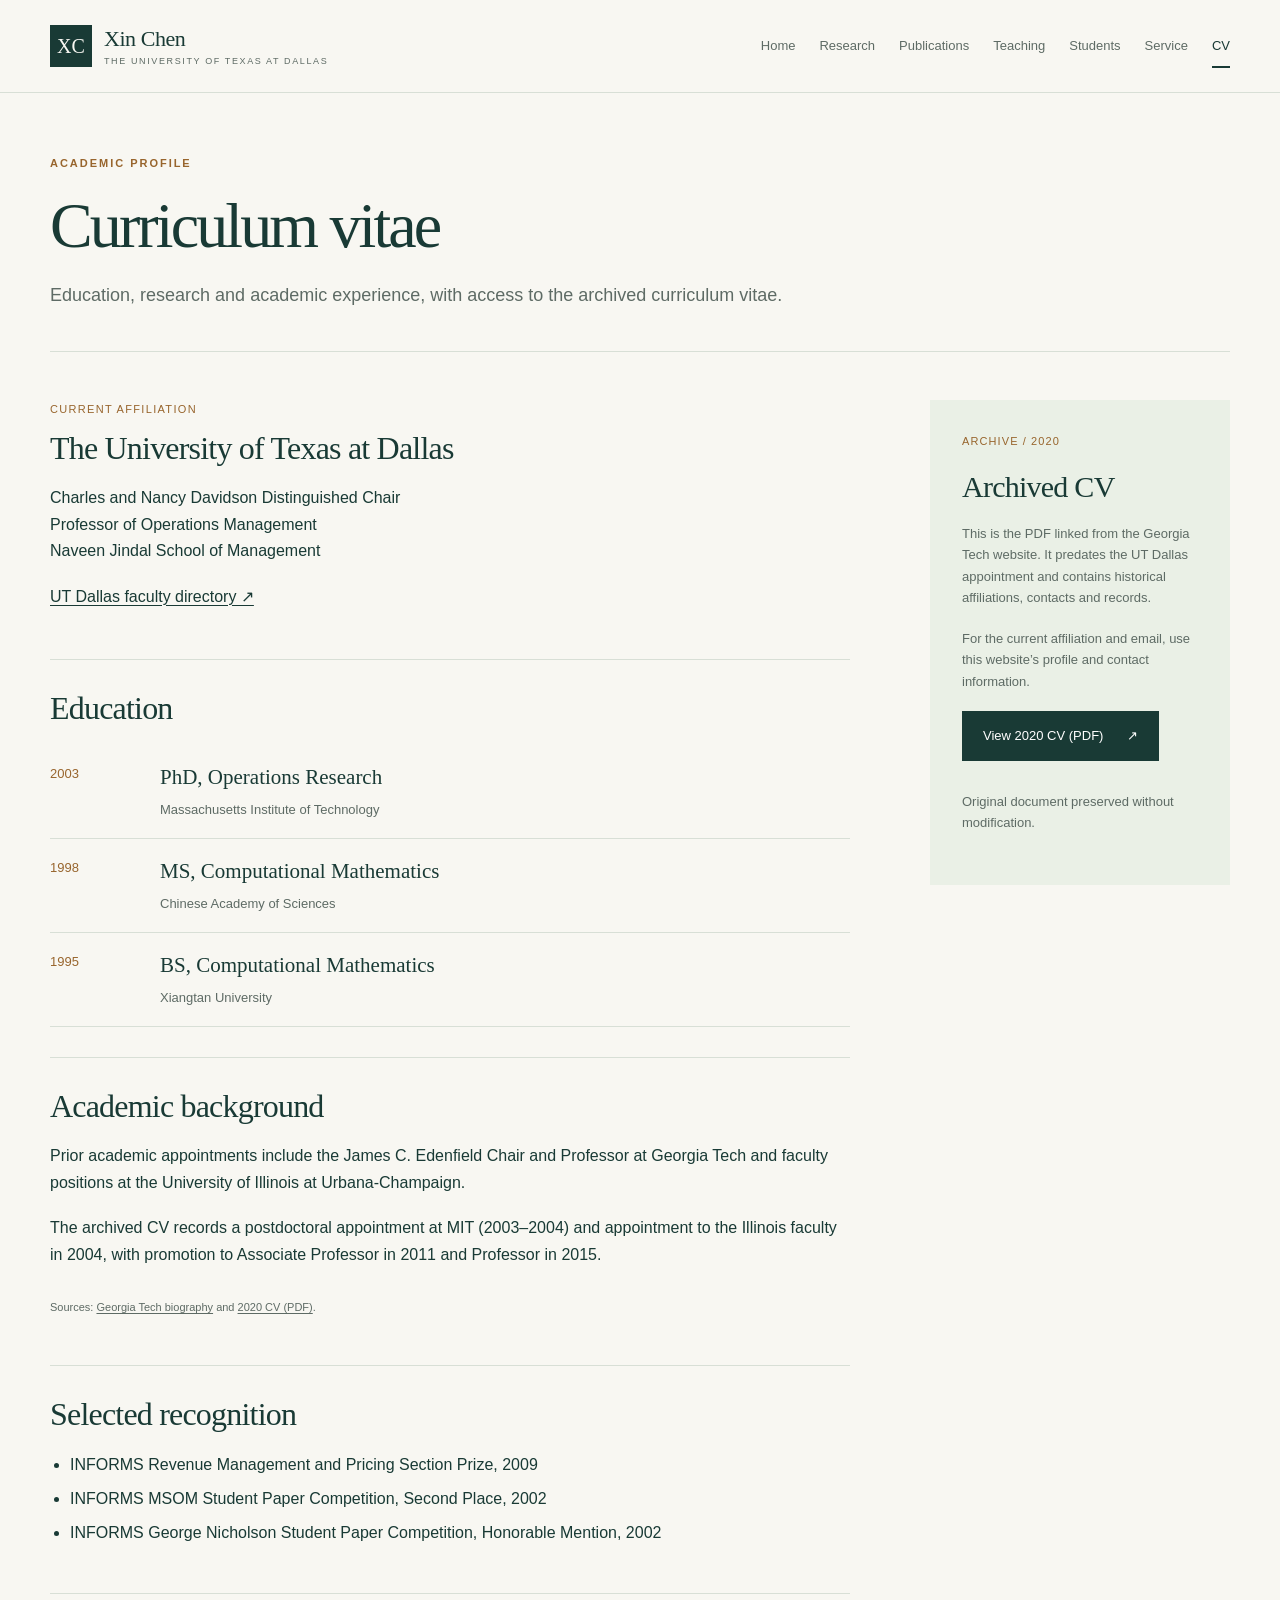
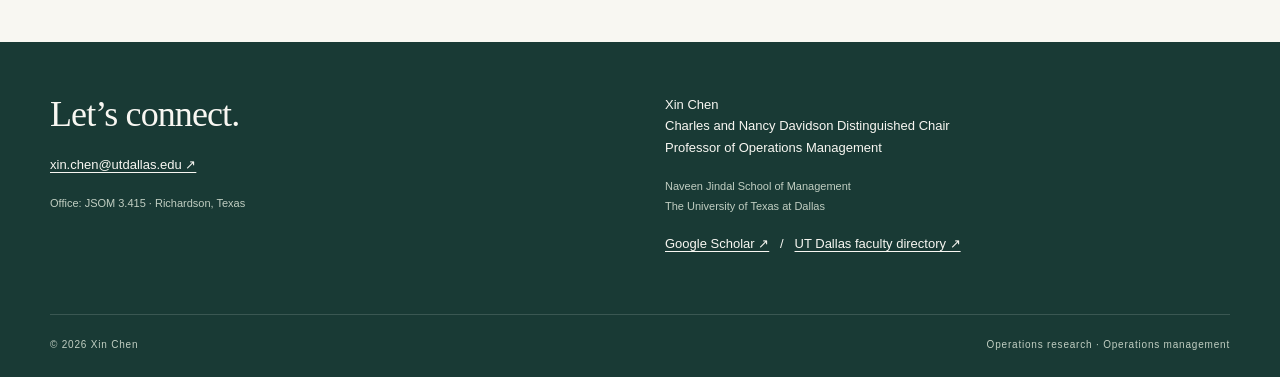
==== cv.html @ cd964ecd "Redesign academic website with seven responsive pages Add Home, Research, Publications, Teaching, St" ====
<!doctype html>
<html lang="en"><head><meta charset="utf-8"><meta name="viewport" content="width=device-width, initial-scale=1">
<title>CV | Xin Chen | UT Dallas</title><meta name="description" content="Xin Chen’s current UT Dallas academic profile, education and archived 2020 curriculum vitae."><meta name="theme-color" content="#193a35">
<link rel="canonical" href="https://xinchen908.github.io/cv.html"><link rel="icon" href="favicon.svg" type="image/svg+xml"><link rel="stylesheet" href="styles.css">
<meta property="og:title" content="CV | Xin Chen | UT Dallas"><meta property="og:description" content="Xin Chen’s current UT Dallas academic profile, education and archived 2020 curriculum vitae."><meta property="og:type" content="website"><meta property="og:image" content="https://xinchen908.github.io/portrait.jpg">
<script src="site.js" defer></script></head><body>
<a class="skip" href="#main">Skip to content</a>
<header class="header"><div class="wrap header-inner"><a class="brand" href="index.html" aria-label="Xin Chen — home"><span class="monogram" aria-hidden="true">XC</span><span class="brand-name">Xin Chen<span class="brand-small">The University of Texas at Dallas</span></span></a>
<button class="menu-button" aria-controls="navigation" aria-expanded="false" type="button">Menu</button><nav class="nav" id="navigation" aria-label="Main navigation"><a href="index.html">Home</a><a href="research.html">Research</a><a href="publications.html">Publications</a><a href="teaching.html">Teaching</a><a href="students.html">Students</a><a href="service.html">Service</a><a href="cv.html" aria-current="page">CV</a></nav></div></header>
<main id="main"><div class="wrap"><header class="page-intro"><div class="eyebrow">Academic profile</div><h1>Curriculum vitae</h1><p>Education, research and academic experience, with access to the archived curriculum vitae.</p></header></div><div class="wrap content-section cv-panel"><div><section class="stack-section"><div class="section-label">Current affiliation</div><h2>The University of Texas at Dallas</h2><p>Charles and Nancy Davidson Distinguished Chair<br>Professor of Operations Management<br>Naveen Jindal School of Management</p><p><a href="https://jindal.utdallas.edu/faculty/">UT Dallas faculty directory ↗</a></p></section><section class="stack-section"><h2>Education</h2><div class="timeline-item"><span>2003</span><div><strong>PhD, Operations Research</strong><p>Massachusetts Institute of Technology</p></div></div><div class="timeline-item"><span>1998</span><div><strong>MS, Computational Mathematics</strong><p>Chinese Academy of Sciences</p></div></div><div class="timeline-item"><span>1995</span><div><strong>BS, Computational Mathematics</strong><p>Xiangtan University</p></div></div></section><section class="stack-section"><h2>Academic background</h2><p>Prior academic appointments include the James C. Edenfield Chair and Professor at Georgia Tech and faculty positions at the University of Illinois at Urbana-Champaign.</p><p>The archived CV records a postdoctoral appointment at MIT (2003–2004) and appointment to the Illinois faculty in 2004, with promotion to Associate Professor in 2011 and Professor in 2015.</p><p class="source-line">Sources: <a href="https://sites.gatech.edu/xin-chen/">Georgia Tech biography</a> and <a href="XinChen-CV_2020.pdf">2020 CV (PDF)</a>.</p></section><section class="stack-section"><h2>Selected recognition</h2><ul><li>INFORMS Revenue Management and Pricing Section Prize, 2009</li><li>INFORMS MSOM Student Paper Competition, Second Place, 2002</li><li>INFORMS George Nicholson Student Paper Competition, Honorable Mention, 2002</li></ul></section></div><aside class="cv-card"><span class="number">ARCHIVE / 2020</span><h2>Archived CV</h2><p>This is the PDF linked from the Georgia Tech website. It predates the UT Dallas appointment and contains historical affiliations, contacts and records.</p><p>For the current affiliation and email, use this website’s profile and contact information.</p><a href="XinChen-CV_2020.pdf" class="button">View 2020 CV (PDF) <span aria-hidden="true">↗</span></a><p class="source-line">Original document preserved without modification.</p></aside></div></main>
<footer class="footer"><div class="wrap"><div class="footer-main"><div><h2>Let’s connect.</h2><p><a href="mailto:xin.chen@utdallas.edu">xin.chen@utdallas.edu ↗</a></p><small>Office: JSOM 3.415 · Richardson, Texas</small></div><div><p>Xin Chen<br>Charles and Nancy Davidson Distinguished Chair<br>Professor of Operations Management</p><small>Naveen Jindal School of Management<br>The University of Texas at Dallas</small><p style="margin-top:16px"><a href="https://scholar.google.com/citations?user=iqSx2rYAAAAJ&amp;hl=en">Google Scholar ↗</a> &nbsp; / &nbsp; <a href="https://jindal.utdallas.edu/faculty/">UT Dallas faculty directory ↗</a></p></div></div><div class="footer-bottom"><span>© 2026 Xin Chen</span><span>Operations research · Operations management</span></div></div></footer>
</body></html>
---- styles.css ----
@charset "UTF-8";
:root{--ink:#193a35;--muted:#5e6b65;--paper:#f8f7f2;--white:#fff;--line:#d8dfd6;--accent:#98652d;--pale:#eaf0e6;--serif:Georgia,'Times New Roman',serif;--sans:Arial,Helvetica,sans-serif}
*{box-sizing:border-box}html{scroll-behavior:smooth;scroll-padding-top:100px}body{margin:0;background:var(--paper);color:var(--ink);font:16px/1.65 var(--sans);-webkit-font-smoothing:antialiased}a{color:inherit;text-underline-offset:.2em;text-decoration-thickness:1px}a:hover{color:#96602a}button,input,select{font:inherit}button,a,input,select{touch-action:manipulation}:focus-visible{outline:3px solid #bc7c31;outline-offset:5px}img{max-width:100%;display:block}p{margin:0 0 1.2rem}h1,h2,h3{font-weight:400;line-height:1.13;margin:0 0 1.2rem}h1,h2{font-family:var(--serif)}h1{font-size:clamp(3rem,6vw,5.25rem);letter-spacing:-.045em}h2{font-size:clamp(2rem,3.5vw,3rem);letter-spacing:-.025em}h3{font-size:1.2rem;line-height:1.4}ul{padding-left:1.25rem}li+li{margin-top:.5rem}.wrap{width:min(1180px,calc(100% - 80px));margin-inline:auto}.skip{position:absolute;top:-90px;left:20px;padding:12px 20px;background:var(--white);z-index:20}.skip:focus{top:10px}.header{background:var(--paper);border-bottom:1px solid var(--line);position:sticky;top:0;z-index:10}.header-inner{height:92px;display:flex;align-items:center;justify-content:space-between;gap:25px}.brand{text-decoration:none;display:flex;align-items:center;gap:12px;flex-shrink:0}.monogram{display:grid;place-items:center;width:42px;height:42px;background:var(--ink);color:var(--paper);font:20px var(--serif)}.brand-name{font:22px var(--serif);letter-spacing:-.02em}.brand-small{display:block;text-transform:uppercase;font:9px var(--sans);letter-spacing:.18em;margin-top:4px;color:var(--muted)}.nav{display:flex;gap:24px;align-items:center}.nav a{font-size:13px;text-decoration:none;padding:11px 0;position:relative;color:var(--muted)}.nav a[aria-current=page]{color:var(--ink)}.nav a[aria-current=page]:after{content:'';position:absolute;bottom:0;height:2px;left:0;right:0;background:var(--ink)}.nav a:hover{color:var(--ink)}.menu-button{display:none;background:transparent;border:1px solid var(--line);padding:8px 12px;color:var(--ink)}.eyebrow{font-size:11px;text-transform:uppercase;letter-spacing:.18em;font-weight:600;line-height:1.5;color:var(--accent);margin-bottom:24px}.hero{display:grid;grid-template-columns:1.5fr .75fr;gap:100px;align-items:center;padding-block:76px 80px}.hero h1{margin-bottom:24px}.hero .title{font-size:19px;line-height:1.5;margin-bottom:18px}.affiliation{color:var(--muted);font-size:14px;line-height:1.75}.hero-summary{max-width:555px;font-size:18px;line-height:1.7;margin-top:28px}.actions{display:flex;gap:12px;flex-wrap:wrap;margin-top:28px}.button{display:inline-flex;align-items:center;justify-content:center;gap:24px;text-decoration:none;padding:13px 20px;background:var(--ink);color:white;font-size:13px;border:1px solid var(--ink);cursor:pointer}.button:hover{background:#29554b;color:white}.button.secondary{background:transparent;color:var(--ink);border-color:#b4c0b5}.button.secondary:hover{background:var(--pale)}.portrait-box{padding:18px 18px 0;background:#e3e8dd;position:relative}.portrait-box:before{content:'';position:absolute;width:50px;height:50px;border-top:1px solid var(--accent);border-left:1px solid var(--accent);top:-10px;left:-10px}.portrait-box img{width:100%;aspect-ratio:300/400;object-fit:cover;object-position:50% 25%}.portrait-caption{display:flex;justify-content:space-between;align-items:center;padding-block:16px;font-size:10px;letter-spacing:.12em;text-transform:uppercase}.portrait-caption span:last-child{color:var(--muted)}.band{border-top:1px solid var(--line);border-bottom:1px solid var(--line);padding-block:23px;display:flex;justify-content:space-between;gap:20px;font-size:12px;color:var(--muted)}.band strong{font-weight:400;color:var(--ink)}.section{padding-block:72px}.section+.section{border-top:1px solid var(--line)}.section-heading{display:flex;align-items:end;justify-content:space-between;gap:24px;margin-bottom:36px}.section-heading h2{margin:0}.text-link{font-size:13px;white-space:nowrap}.two-column{display:grid;grid-template-columns:280px 1fr;gap:90px}.intro-copy{font-size:18px;max-width:780px}.education{display:grid;grid-template-columns:repeat(3,1fr);gap:28px;margin-top:32px}.education strong{font:25px var(--serif);display:block;margin-bottom:10px}.education span{font-size:13px;color:var(--muted);display:block;line-height:1.6}.research-grid{display:grid;grid-template-columns:repeat(3,1fr);gap:30px}.research-tile{border-top:1px solid var(--ink);padding-top:22px}.number{font-size:11px;letter-spacing:.1em;color:var(--accent);display:block;margin-bottom:30px}.research-tile h3{font:26px/1.2 var(--serif)}.research-tile p{font-size:14px;color:var(--muted)}.tinted{background:var(--pale)}.work-row{display:grid;grid-template-columns:70px 1fr 28px;gap:20px;border-top:1px solid var(--line);padding:24px 0;text-decoration:none}.work-row:last-child{border-bottom:1px solid var(--line)}.work-year{font-size:12px;color:var(--accent);padding-top:4px}.work-row h3{font:21px/1.4 var(--serif);margin:0 0 7px}.work-row p{color:var(--muted);font-size:12px;margin:0}.work-arrow{font-size:20px}.book-panel{display:grid;grid-template-columns:120px 1fr;gap:32px;align-items:start;max-width:780px}.book-panel img{width:120px;box-shadow:6px 8px 18px #193a3515}.book-panel h3{font:27px/1.2 var(--serif)}.book-panel p{font-size:14px;color:var(--muted)}.footer{background:var(--ink);color:var(--paper);padding-block:52px 24px}.footer-main{display:grid;grid-template-columns:1fr 1fr;gap:50px;padding-bottom:40px}.footer h2{font-size:36px}.footer p,.footer a{font-size:13px}.footer a:hover{color:#e5be8b}.footer small{display:block;color:#c1cec2;line-height:1.8;font-size:11px}.footer-bottom{display:flex;justify-content:space-between;border-top:1px solid #ffffff25;padding-top:22px;font-size:10px;letter-spacing:.08em;color:#c1cec2}.page-intro{padding-block:62px 40px;border-bottom:1px solid var(--line);max-width:100%}.page-intro h1{font-size:clamp(3rem,5vw,4.5rem)}.page-intro p{max-width:750px;font-size:18px;color:var(--muted);margin-bottom:0}.page-intro .eyebrow{margin-bottom:18px}.content-section{padding-block:48px}.note{border-left:2px solid #a9b49c;padding:8px 0 8px 20px;margin:0 0 32px;font-size:13px;color:var(--muted);max-width:850px}.note p:last-child{margin-bottom:0}.research-topic{display:grid;grid-template-columns:80px 1fr;gap:30px;padding:42px 0;border-bottom:1px solid var(--line)}.research-topic:first-of-type{padding-top:0}.research-topic h2{font-size:32px}.research-topic .number{margin-top:8px}.research-topic p{max-width:740px;color:var(--muted)}.paper-link{display:block;max-width:740px;font-size:14px;margin-top:14px}.filter-bar{display:grid;grid-template-columns:1fr 180px auto;gap:14px;align-items:end;margin-bottom:18px}.field label{display:block;font-size:12px;margin-bottom:8px}.field input,.field select{width:100%;background:white;border:1px solid #b4c0b5;padding:12px;color:var(--ink);border-radius:0;min-height:49px}.reset{min-height:49px}.result-count{color:var(--muted);font-size:12px;margin-bottom:30px}.publication{display:grid;grid-template-columns:65px 1fr;gap:25px;padding:28px 0;border-top:1px solid var(--line)}.publication .pub-year{color:var(--accent);font-size:12px;padding-top:4px}.publication h2{font:23px/1.4 var(--serif);letter-spacing:0;margin-bottom:12px}.publication p{font-size:13px;line-height:1.7;color:var(--muted);margin-bottom:12px}.pub-links{display:flex;flex-wrap:wrap;gap:8px 18px;font-size:12px}.pub-links a{overflow-wrap:anywhere}.empty{padding:30px;background:var(--pale)}[hidden]{display:none!important}.data-table{width:100%;border-collapse:collapse;line-height:1.6}.data-table th{text-align:left;font-size:11px;letter-spacing:.1em;text-transform:uppercase;padding:14px 20px 14px 0;border-bottom:1px solid var(--ink);font-weight:400;color:var(--muted)}.data-table td{padding:18px 24px 18px 0;border-bottom:1px solid var(--line);vertical-align:top;font-size:14px}.data-table td:first-child{font-family:var(--serif);font-size:19px}.data-table small{display:block;color:var(--muted);font:12px/1.6 var(--sans);margin-top:5px}.data-table td:last-child{padding-right:0}.stack-section{padding-block:30px;border-bottom:1px solid var(--line)}.stack-section:first-child{padding-top:0}.stack-section h2{font-size:32px}.stack-section h3{margin-top:26px}.clean-list{list-style:none;padding:0}.clean-list li{padding:13px 0;border-bottom:1px solid var(--line);font-size:14px}.clean-list li strong{font-weight:400;display:block;font:20px/1.5 var(--serif)}.clean-list li span{display:block;color:var(--muted);font-size:12px}.cv-panel{display:grid;grid-template-columns:1fr 300px;gap:80px}.cv-card{background:var(--pale);padding:32px;align-self:start}.cv-card .number{margin-bottom:20px}.cv-card h2{font-size:30px}.cv-card p{font-size:13px;color:var(--muted)}.timeline-item{display:grid;grid-template-columns:90px 1fr;gap:20px;padding:18px 0;border-bottom:1px solid var(--line)}.timeline-item span{font-size:13px;color:var(--accent)}.timeline-item strong{font:21px/1.4 var(--serif);display:block}.timeline-item p{font-size:13px;color:var(--muted);margin:6px 0 0}.source-line{margin-top:30px;font-size:11px;color:var(--muted);max-width:850px}.anchor-links{display:flex;gap:18px;flex-wrap:wrap;margin:10px 0 30px;font-size:12px}.section-label{font-size:11px;color:var(--accent);text-transform:uppercase;letter-spacing:.12em;margin-bottom:12px}
@media(min-width:1500px){.hero{padding-block:95px}.wrap{width:min(1200px,calc(100% - 120px))}}
@media(max-width:1050px){.wrap{width:calc(100% - 48px)}.nav{gap:16px}.hero{gap:50px;grid-template-columns:1.35fr .8fr}.two-column{gap:45px;grid-template-columns:220px 1fr}.cv-panel{gap:40px;grid-template-columns:1fr 280px}}
@media(max-width:780px){.header-inner{height:auto;min-height:76px;flex-wrap:wrap;padding-block:15px;gap:12px}.brand-small{font-size:8px}.brand-name{font-size:20px}.menu-button{display:block}.nav{width:100%;gap:8px 22px;flex-wrap:wrap;padding-block:5px 9px}.js .nav:not(.open){display:none}.nav a{font-size:14px;padding:8px 0}.hero{grid-template-columns:1fr .65fr;gap:30px;padding-block:48px}.hero h1{font-size:57px}.hero .title{font-size:16px}.hero-summary{font-size:16px}.hero .actions{gap:10px}.portrait-box{padding:10px 10px 0}.portrait-caption{font-size:8px;letter-spacing:.05em;flex-wrap:wrap;gap:5px;padding-block:12px}.two-column{grid-template-columns:1fr;gap:20px}.research-grid{gap:24px;grid-template-columns:1fr}.research-tile{display:grid;grid-template-columns:40px 1fr;gap:0 16px}.research-tile .number{grid-row:span 2;margin-top:8px}.research-tile h3{font-size:24px}.research-tile p{grid-column:2}.section{padding-block:48px}.band{font-size:11px;flex-wrap:wrap;gap:8px 20px}.section-heading{align-items:start}.cv-panel{grid-template-columns:1fr;gap:40px}.cv-card{max-width:450px}.page-intro{padding-block:44px 30px}.page-intro p{font-size:16px}.footer-main{grid-template-columns:1fr;gap:10px}.footer-bottom{gap:20px}.education{gap:20px}.filter-bar{grid-template-columns:1fr 150px}.reset{grid-column:1/-1;justify-self:start}.research-topic{grid-template-columns:40px 1fr;gap:15px}}
@media(max-width:520px){.wrap{width:calc(100% - 40px)}.hero{grid-template-columns:1fr;padding-block:38px 46px;gap:40px}.hero .eyebrow{font-size:10px;margin-bottom:20px}.hero h1{font-size:64px}.hero-summary{margin-top:22px}.portrait-box{max-width:250px;width:70%;margin-left:auto;margin-right:auto}.portrait-box img{aspect-ratio:300/350}.portrait-caption{font-size:9px}.actions{gap:10px}.button{padding:12px 16px;gap:15px}.band{padding-block:18px}.section-heading{flex-direction:column;gap:16px;margin-bottom:28px}.intro-copy{font-size:16px}.education{grid-template-columns:1fr;gap:20px}.education strong{font-size:22px}.work-row{grid-template-columns:45px 1fr 20px;gap:12px}.work-row h3{font-size:19px}.book-panel{grid-template-columns:80px 1fr;gap:22px}.book-panel img{width:80px}.book-panel h3{font-size:23px}.footer{padding-top:40px}.footer-bottom{flex-direction:column;gap:8px}.filter-bar{grid-template-columns:1fr}.filter-bar .reset{grid-column:auto}.publication{grid-template-columns:1fr;gap:8px;padding:24px 0}.publication h2{font-size:22px}.research-topic{grid-template-columns:1fr;gap:5px}.research-topic h2{font-size:29px}.data-table th,.data-table td{padding-right:12px}.data-table td:first-child{font-size:17px}.data-table td{font-size:12px}.timeline-item{grid-template-columns:65px 1fr;gap:12px}.content-section{padding-block:32px}.page-intro h1{font-size:48px}.note{padding-left:15px}.cv-card{padding:26px}}
@media(prefers-reduced-motion:reduce){html{scroll-behavior:auto}*{transition:none!important}}
@media print{body{background:white;color:black}.header{position:static}.menu-button,.actions,.filter-bar,.footer,.skip{display:none}.wrap{width:100%}.hero,.section,.content-section{padding-block:24px}.publication,.timeline-item,.data-table tr{break-inside:avoid}a{color:black}.nav{display:flex!important}.hero{grid-template-columns:2fr 1fr;gap:30px}}
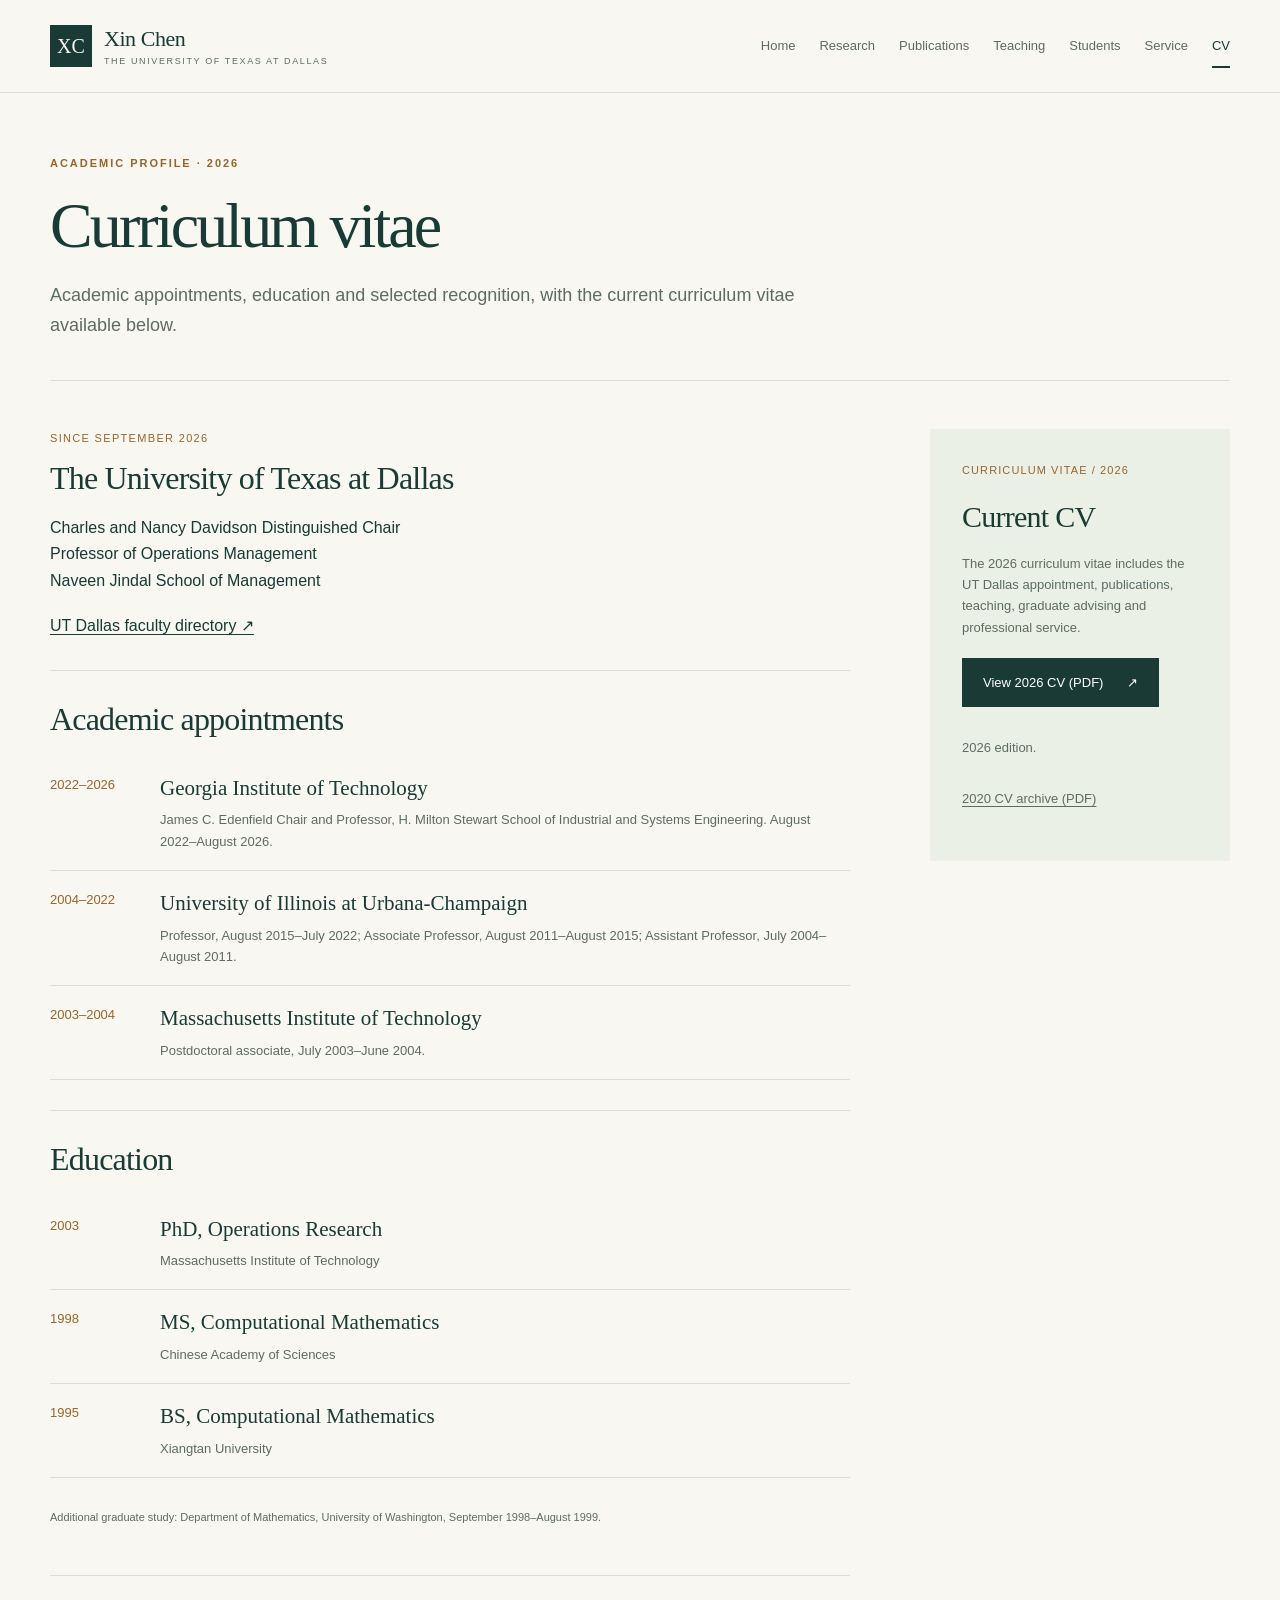
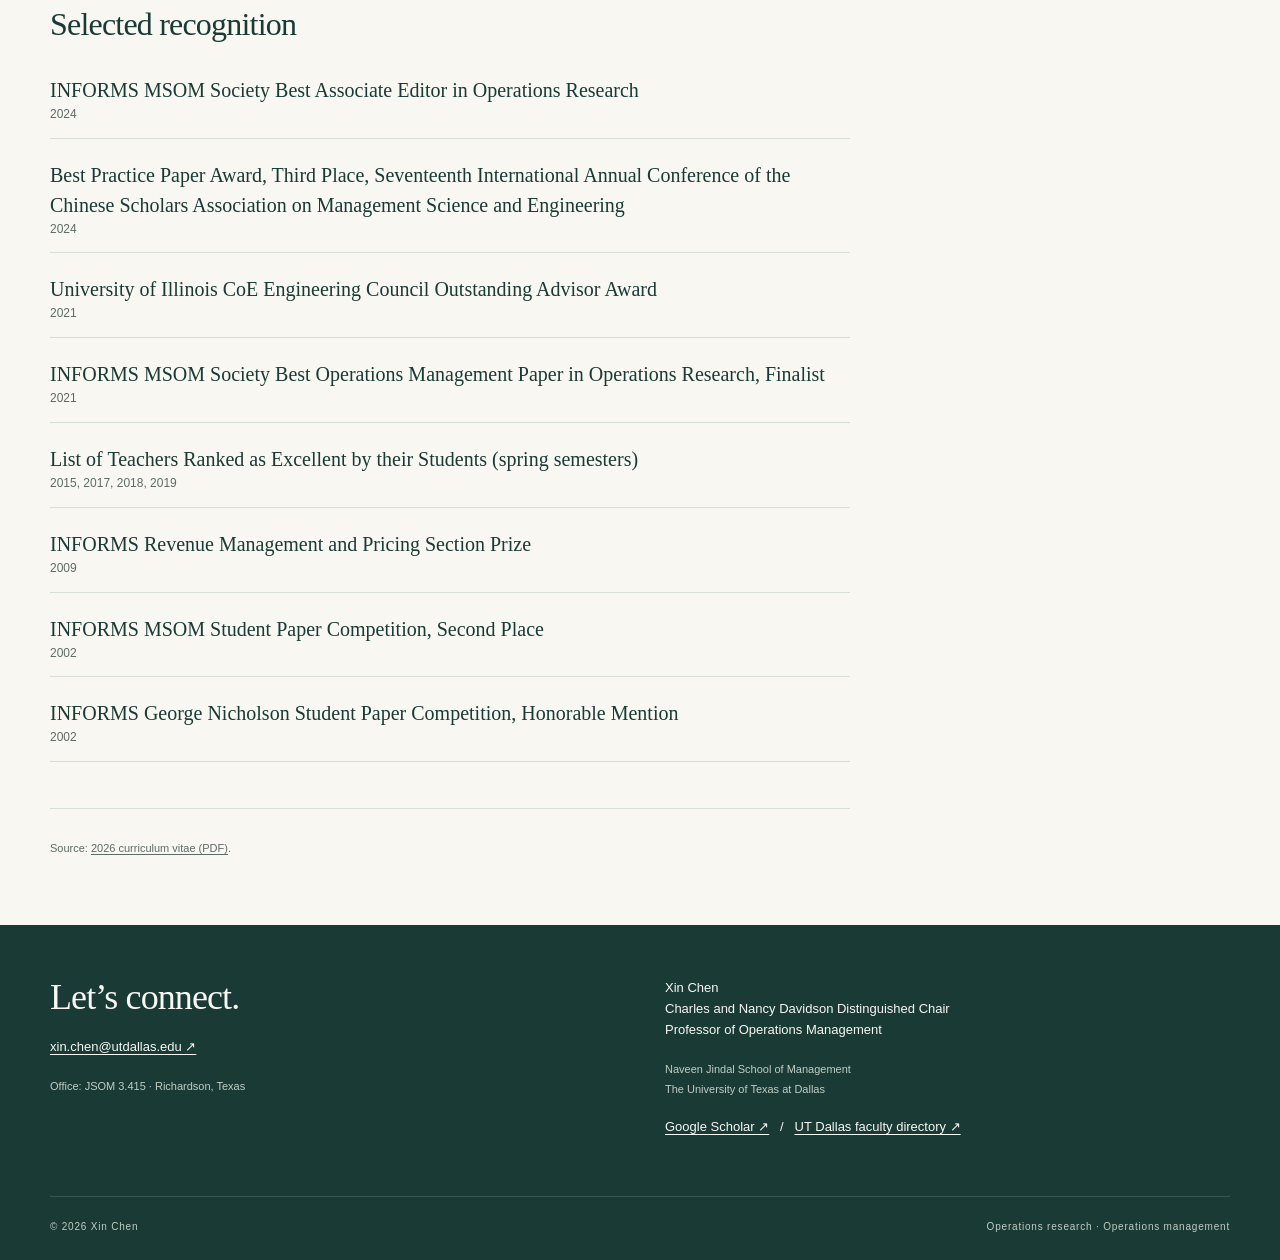
==== commit 0f16ec48: "Refresh academic website from the 2026 CV Replace primary CV download with the current UT Dallas CV;" ====
--- a/cv.html
+++ b/cv.html
@@ -1,12 +1,12 @@
 <!doctype html>
 <html lang="en"><head><meta charset="utf-8"><meta name="viewport" content="width=device-width, initial-scale=1">
-<title>CV | Xin Chen | UT Dallas</title><meta name="description" content="Xin Chen’s current UT Dallas academic profile, education and archived 2020 curriculum vitae."><meta name="theme-color" content="#193a35">
-<link rel="canonical" href="https://xinchen908.github.io/cv.html"><link rel="icon" href="favicon.svg" type="image/svg+xml"><link rel="stylesheet" href="styles.css">
-<meta property="og:title" content="CV | Xin Chen | UT Dallas"><meta property="og:description" content="Xin Chen’s current UT Dallas academic profile, education and archived 2020 curriculum vitae."><meta property="og:type" content="website"><meta property="og:image" content="https://xinchen908.github.io/portrait.jpg">
+<title>CV | Xin Chen | UT Dallas</title><meta name="description" content="Xin Chen’s 2026 curriculum vitae, UT Dallas appointment, academic background, education and recognition."><meta name="theme-color" content="#193a35">
+<link rel="canonical" href="https://xinchen908.github.io/cv.html"><link rel="icon" href="favicon.svg" type="image/svg+xml"><link rel="stylesheet" href="styles.css?v=20261021cv">
+<meta property="og:title" content="CV | Xin Chen | UT Dallas"><meta property="og:description" content="Xin Chen’s 2026 curriculum vitae, UT Dallas appointment, academic background, education and recognition."><meta property="og:type" content="website"><meta property="og:image" content="https://xinchen908.github.io/portrait.jpg">
 <script src="site.js" defer></script></head><body>
 <a class="skip" href="#main">Skip to content</a>
 <header class="header"><div class="wrap header-inner"><a class="brand" href="index.html" aria-label="Xin Chen — home"><span class="monogram" aria-hidden="true">XC</span><span class="brand-name">Xin Chen<span class="brand-small">The University of Texas at Dallas</span></span></a>
 <button class="menu-button" aria-controls="navigation" aria-expanded="false" type="button">Menu</button><nav class="nav" id="navigation" aria-label="Main navigation"><a href="index.html">Home</a><a href="research.html">Research</a><a href="publications.html">Publications</a><a href="teaching.html">Teaching</a><a href="students.html">Students</a><a href="service.html">Service</a><a href="cv.html" aria-current="page">CV</a></nav></div></header>
-<main id="main"><div class="wrap"><header class="page-intro"><div class="eyebrow">Academic profile</div><h1>Curriculum vitae</h1><p>Education, research and academic experience, with access to the archived curriculum vitae.</p></header></div><div class="wrap content-section cv-panel"><div><section class="stack-section"><div class="section-label">Current affiliation</div><h2>The University of Texas at Dallas</h2><p>Charles and Nancy Davidson Distinguished Chair<br>Professor of Operations Management<br>Naveen Jindal School of Management</p><p><a href="https://jindal.utdallas.edu/faculty/">UT Dallas faculty directory ↗</a></p></section><section class="stack-section"><h2>Education</h2><div class="timeline-item"><span>2003</span><div><strong>PhD, Operations Research</strong><p>Massachusetts Institute of Technology</p></div></div><div class="timeline-item"><span>1998</span><div><strong>MS, Computational Mathematics</strong><p>Chinese Academy of Sciences</p></div></div><div class="timeline-item"><span>1995</span><div><strong>BS, Computational Mathematics</strong><p>Xiangtan University</p></div></div></section><section class="stack-section"><h2>Academic background</h2><p>Prior academic appointments include the James C. Edenfield Chair and Professor at Georgia Tech and faculty positions at the University of Illinois at Urbana-Champaign.</p><p>The archived CV records a postdoctoral appointment at MIT (2003–2004) and appointment to the Illinois faculty in 2004, with promotion to Associate Professor in 2011 and Professor in 2015.</p><p class="source-line">Sources: <a href="https://sites.gatech.edu/xin-chen/">Georgia Tech biography</a> and <a href="XinChen-CV_2020.pdf">2020 CV (PDF)</a>.</p></section><section class="stack-section"><h2>Selected recognition</h2><ul><li>INFORMS Revenue Management and Pricing Section Prize, 2009</li><li>INFORMS MSOM Student Paper Competition, Second Place, 2002</li><li>INFORMS George Nicholson Student Paper Competition, Honorable Mention, 2002</li></ul></section></div><aside class="cv-card"><span class="number">ARCHIVE / 2020</span><h2>Archived CV</h2><p>This is the PDF linked from the Georgia Tech website. It predates the UT Dallas appointment and contains historical affiliations, contacts and records.</p><p>For the current affiliation and email, use this website’s profile and contact information.</p><a href="XinChen-CV_2020.pdf" class="button">View 2020 CV (PDF) <span aria-hidden="true">↗</span></a><p class="source-line">Original document preserved without modification.</p></aside></div></main>
+<main id="main"><div class="wrap"><header class="page-intro"><div class="eyebrow">Academic profile · 2026</div><h1>Curriculum vitae</h1><p>Academic appointments, education and selected recognition, with the current curriculum vitae available below.</p></header></div><div class="wrap content-section cv-panel"><div><section class="stack-section"><div class="section-label">Since September 2026</div><h2>The University of Texas at Dallas</h2><p>Charles and Nancy Davidson Distinguished Chair<br>Professor of Operations Management<br>Naveen Jindal School of Management</p><a href="https://jindal.utdallas.edu/faculty/">UT Dallas faculty directory ↗</a></section><section class="stack-section"><h2>Academic appointments</h2><div class="timeline-item"><span>2022–2026</span><div><strong>Georgia Institute of Technology</strong><p>James C. Edenfield Chair and Professor, H. Milton Stewart School of Industrial and Systems Engineering. August 2022–August 2026.</p></div></div><div class="timeline-item"><span>2004–2022</span><div><strong>University of Illinois at Urbana-Champaign</strong><p>Professor, August 2015–July 2022; Associate Professor, August 2011–August 2015; Assistant Professor, July 2004–August 2011.</p></div></div><div class="timeline-item"><span>2003–2004</span><div><strong>Massachusetts Institute of Technology</strong><p>Postdoctoral associate, July 2003–June 2004.</p></div></div></section><section class="stack-section"><h2>Education</h2><div class="timeline-item"><span>2003</span><div><strong>PhD, Operations Research</strong><p>Massachusetts Institute of Technology</p></div></div><div class="timeline-item"><span>1998</span><div><strong>MS, Computational Mathematics</strong><p>Chinese Academy of Sciences</p></div></div><div class="timeline-item"><span>1995</span><div><strong>BS, Computational Mathematics</strong><p>Xiangtan University</p></div></div><p class="source-line">Additional graduate study: Department of Mathematics, University of Washington, September 1998–August 1999.</p></section><section class="stack-section"><h2>Selected recognition</h2><ul class="clean-list"><li><strong>INFORMS MSOM Society Best Associate Editor in Operations Research</strong><span>2024</span></li><li><strong>Best Practice Paper Award, Third Place, Seventeenth International Annual Conference of the Chinese Scholars Association on Management Science and Engineering</strong><span>2024</span></li><li><strong>University of Illinois CoE Engineering Council Outstanding Advisor Award</strong><span>2021</span></li><li><strong>INFORMS MSOM Society Best Operations Management Paper in Operations Research, Finalist</strong><span>2021</span></li><li><strong>List of Teachers Ranked as Excellent by their Students (spring semesters)</strong><span>2015, 2017, 2018, 2019</span></li><li><strong>INFORMS Revenue Management and Pricing Section Prize</strong><span>2009</span></li><li><strong>INFORMS MSOM Student Paper Competition, Second Place</strong><span>2002</span></li><li><strong>INFORMS George Nicholson Student Paper Competition, Honorable Mention</strong><span>2002</span></li></ul></section><p class="source-line">Source: <a href="XinChen-CV_2026.pdf">2026 curriculum vitae (PDF)</a>.</p></div><aside class="cv-card"><span class="number">CURRICULUM VITAE / 2026</span><h2>Current CV</h2><p>The 2026 curriculum vitae includes the UT Dallas appointment, publications, teaching, graduate advising and professional service.</p><a href="XinChen-CV_2026.pdf" class="button">View 2026 CV (PDF) <span aria-hidden="true">↗</span></a><p class="source-line">2026 edition.</p><p class="source-line"><a href="XinChen-CV_2020.pdf">2020 CV archive (PDF)</a></p></aside></div></main>
 <footer class="footer"><div class="wrap"><div class="footer-main"><div><h2>Let’s connect.</h2><p><a href="mailto:xin.chen@utdallas.edu">xin.chen@utdallas.edu ↗</a></p><small>Office: JSOM 3.415 · Richardson, Texas</small></div><div><p>Xin Chen<br>Charles and Nancy Davidson Distinguished Chair<br>Professor of Operations Management</p><small>Naveen Jindal School of Management<br>The University of Texas at Dallas</small><p style="margin-top:16px"><a href="https://scholar.google.com/citations?user=iqSx2rYAAAAJ&amp;hl=en">Google Scholar ↗</a> &nbsp; / &nbsp; <a href="https://jindal.utdallas.edu/faculty/">UT Dallas faculty directory ↗</a></p></div></div><div class="footer-bottom"><span>© 2026 Xin Chen</span><span>Operations research · Operations management</span></div></div></footer>
 </body></html>
--- a/styles.css
+++ b/styles.css
@@ -7,3 +7,4 @@
 @media(max-width:520px){.wrap{width:calc(100% - 40px)}.hero{grid-template-columns:1fr;padding-block:38px 46px;gap:40px}.hero .eyebrow{font-size:10px;margin-bottom:20px}.hero h1{font-size:64px}.hero-summary{margin-top:22px}.portrait-box{max-width:250px;width:70%;margin-left:auto;margin-right:auto}.portrait-box img{aspect-ratio:300/350}.portrait-caption{font-size:9px}.actions{gap:10px}.button{padding:12px 16px;gap:15px}.band{padding-block:18px}.section-heading{flex-direction:column;gap:16px;margin-bottom:28px}.intro-copy{font-size:16px}.education{grid-template-columns:1fr;gap:20px}.education strong{font-size:22px}.work-row{grid-template-columns:45px 1fr 20px;gap:12px}.work-row h3{font-size:19px}.book-panel{grid-template-columns:80px 1fr;gap:22px}.book-panel img{width:80px}.book-panel h3{font-size:23px}.footer{padding-top:40px}.footer-bottom{flex-direction:column;gap:8px}.filter-bar{grid-template-columns:1fr}.filter-bar .reset{grid-column:auto}.publication{grid-template-columns:1fr;gap:8px;padding:24px 0}.publication h2{font-size:22px}.research-topic{grid-template-columns:1fr;gap:5px}.research-topic h2{font-size:29px}.data-table th,.data-table td{padding-right:12px}.data-table td:first-child{font-size:17px}.data-table td{font-size:12px}.timeline-item{grid-template-columns:65px 1fr;gap:12px}.content-section{padding-block:32px}.page-intro h1{font-size:48px}.note{padding-left:15px}.cv-card{padding:26px}}
 @media(prefers-reduced-motion:reduce){html{scroll-behavior:auto}*{transition:none!important}}
 @media print{body{background:white;color:black}.header{position:static}.menu-button,.actions,.filter-bar,.footer,.skip{display:none}.wrap{width:100%}.hero,.section,.content-section{padding-block:24px}.publication,.timeline-item,.data-table tr{break-inside:avoid}a{color:black}.nav{display:flex!important}.hero{grid-template-columns:2fr 1fr;gap:30px}}
+@media screen and (max-width:780px){.cv-card{grid-row:1}}
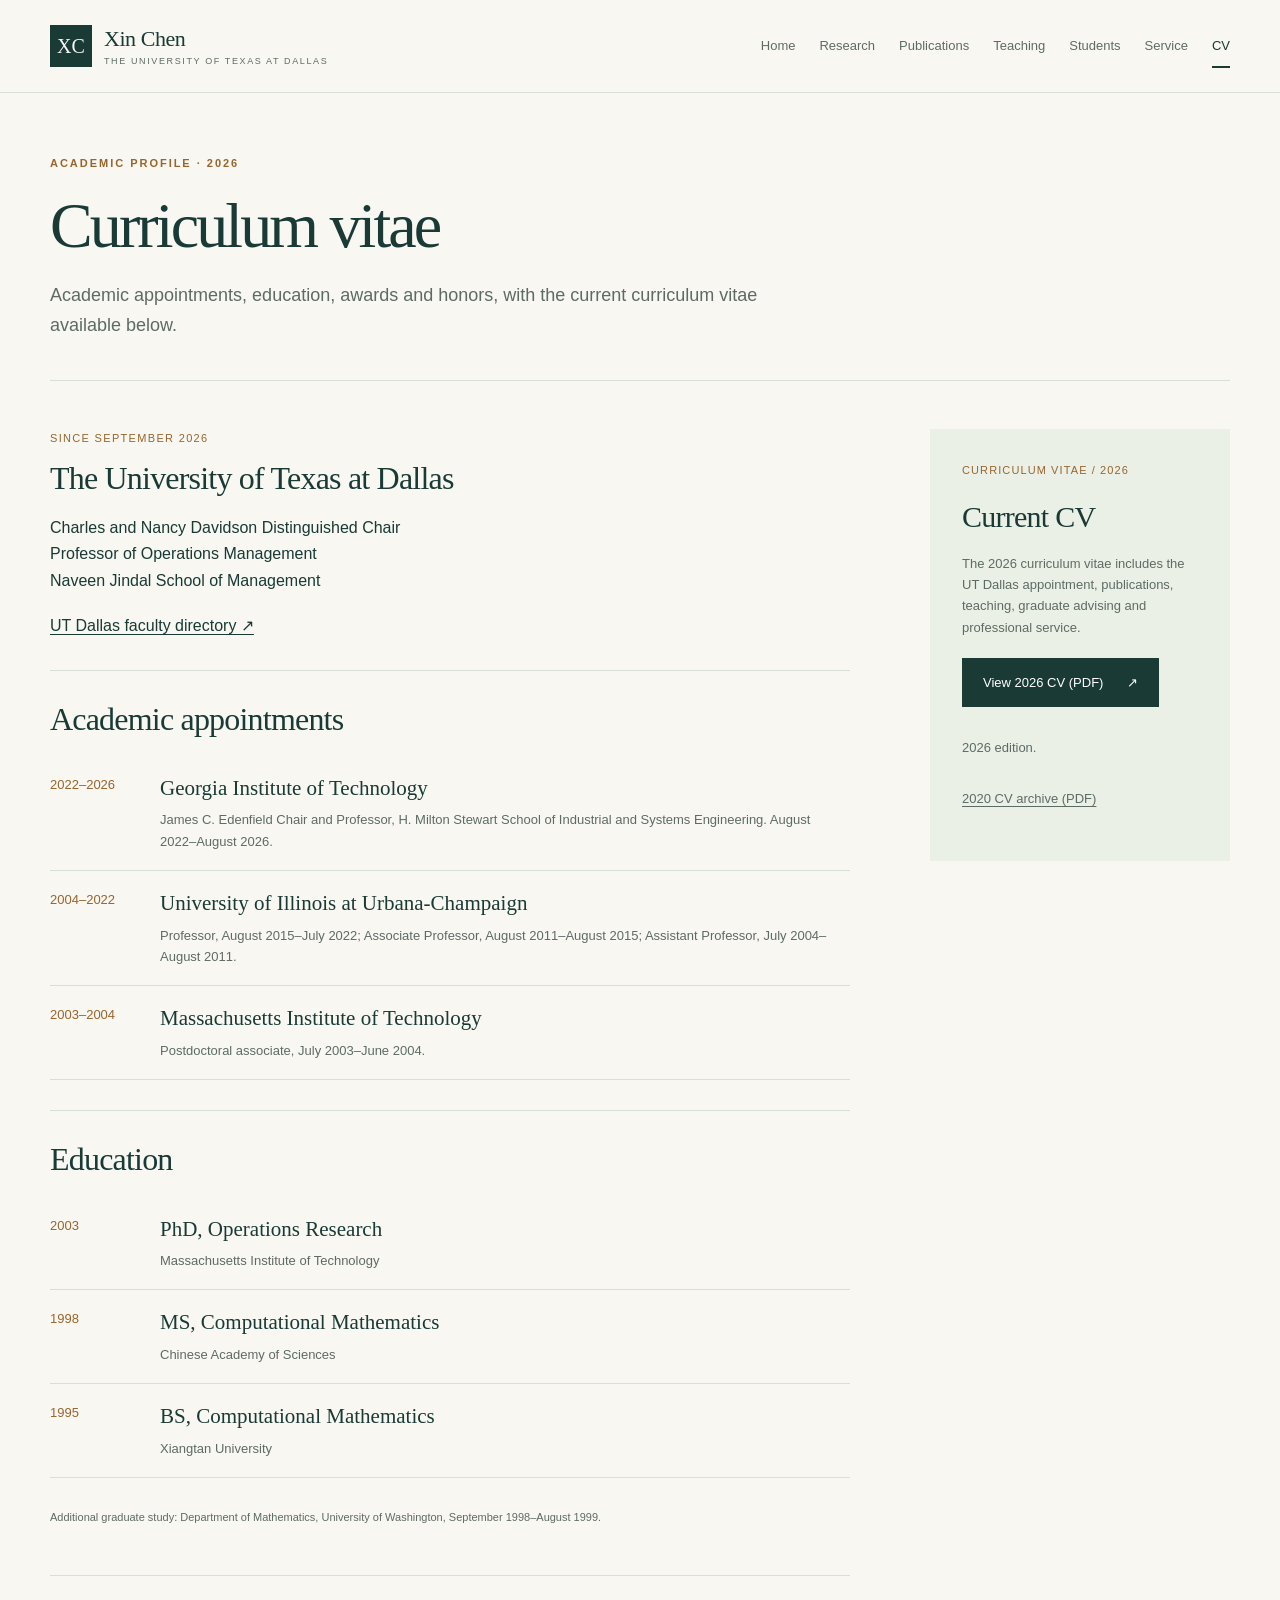
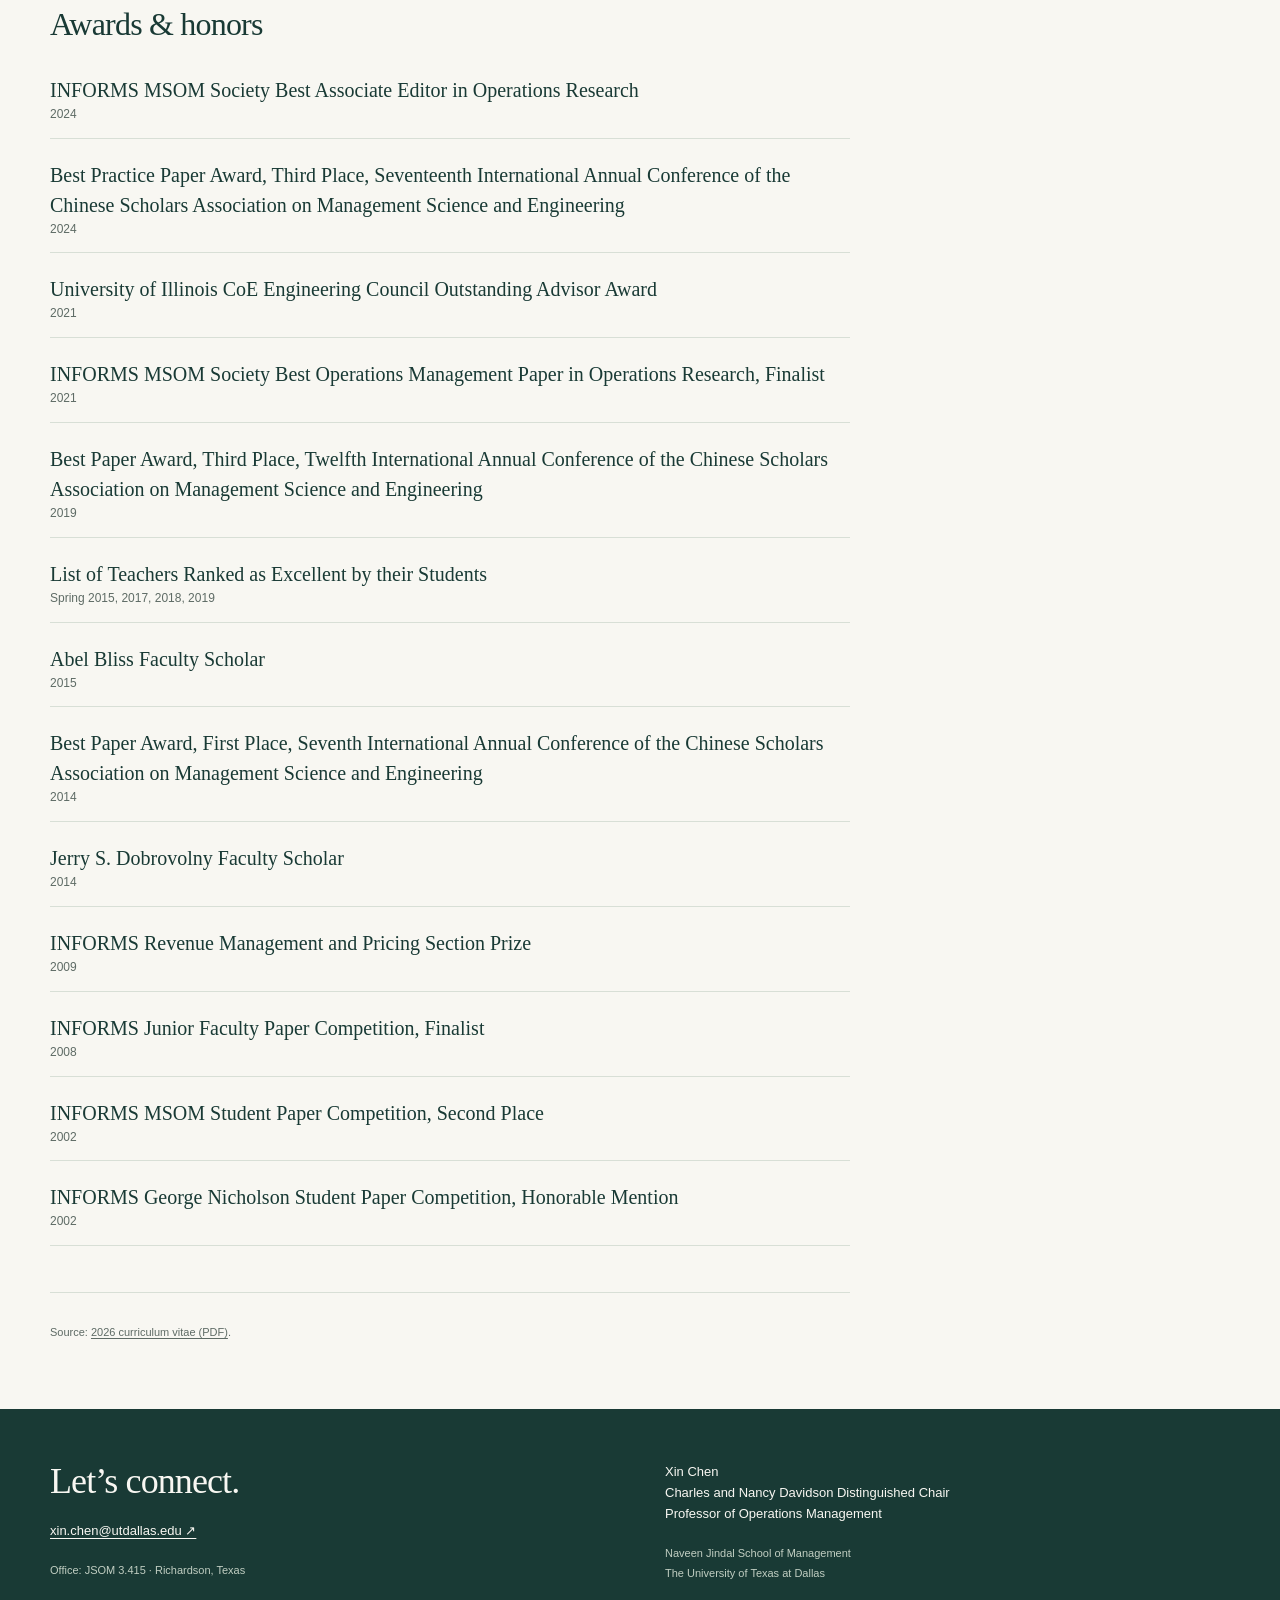
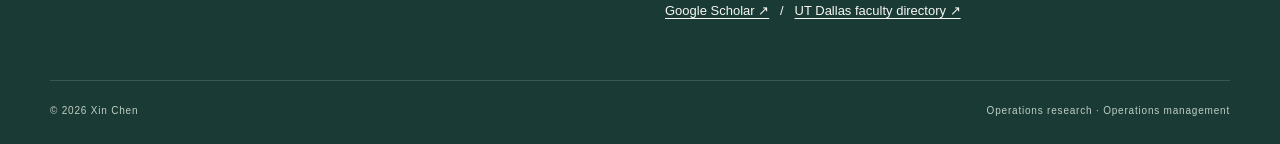
==== commit 1c422e4e: "Add faculty and student awards and honors Expand CV recognition to all 13 honors and add 14 student " ====
--- a/cv.html
+++ b/cv.html
@@ -7,6 +7,6 @@
 <a class="skip" href="#main">Skip to content</a>
 <header class="header"><div class="wrap header-inner"><a class="brand" href="index.html" aria-label="Xin Chen — home"><span class="monogram" aria-hidden="true">XC</span><span class="brand-name">Xin Chen<span class="brand-small">The University of Texas at Dallas</span></span></a>
 <button class="menu-button" aria-controls="navigation" aria-expanded="false" type="button">Menu</button><nav class="nav" id="navigation" aria-label="Main navigation"><a href="index.html">Home</a><a href="research.html">Research</a><a href="publications.html">Publications</a><a href="teaching.html">Teaching</a><a href="students.html">Students</a><a href="service.html">Service</a><a href="cv.html" aria-current="page">CV</a></nav></div></header>
-<main id="main"><div class="wrap"><header class="page-intro"><div class="eyebrow">Academic profile · 2026</div><h1>Curriculum vitae</h1><p>Academic appointments, education and selected recognition, with the current curriculum vitae available below.</p></header></div><div class="wrap content-section cv-panel"><div><section class="stack-section"><div class="section-label">Since September 2026</div><h2>The University of Texas at Dallas</h2><p>Charles and Nancy Davidson Distinguished Chair<br>Professor of Operations Management<br>Naveen Jindal School of Management</p><a href="https://jindal.utdallas.edu/faculty/">UT Dallas faculty directory ↗</a></section><section class="stack-section"><h2>Academic appointments</h2><div class="timeline-item"><span>2022–2026</span><div><strong>Georgia Institute of Technology</strong><p>James C. Edenfield Chair and Professor, H. Milton Stewart School of Industrial and Systems Engineering. August 2022–August 2026.</p></div></div><div class="timeline-item"><span>2004–2022</span><div><strong>University of Illinois at Urbana-Champaign</strong><p>Professor, August 2015–July 2022; Associate Professor, August 2011–August 2015; Assistant Professor, July 2004–August 2011.</p></div></div><div class="timeline-item"><span>2003–2004</span><div><strong>Massachusetts Institute of Technology</strong><p>Postdoctoral associate, July 2003–June 2004.</p></div></div></section><section class="stack-section"><h2>Education</h2><div class="timeline-item"><span>2003</span><div><strong>PhD, Operations Research</strong><p>Massachusetts Institute of Technology</p></div></div><div class="timeline-item"><span>1998</span><div><strong>MS, Computational Mathematics</strong><p>Chinese Academy of Sciences</p></div></div><div class="timeline-item"><span>1995</span><div><strong>BS, Computational Mathematics</strong><p>Xiangtan University</p></div></div><p class="source-line">Additional graduate study: Department of Mathematics, University of Washington, September 1998–August 1999.</p></section><section class="stack-section"><h2>Selected recognition</h2><ul class="clean-list"><li><strong>INFORMS MSOM Society Best Associate Editor in Operations Research</strong><span>2024</span></li><li><strong>Best Practice Paper Award, Third Place, Seventeenth International Annual Conference of the Chinese Scholars Association on Management Science and Engineering</strong><span>2024</span></li><li><strong>University of Illinois CoE Engineering Council Outstanding Advisor Award</strong><span>2021</span></li><li><strong>INFORMS MSOM Society Best Operations Management Paper in Operations Research, Finalist</strong><span>2021</span></li><li><strong>List of Teachers Ranked as Excellent by their Students (spring semesters)</strong><span>2015, 2017, 2018, 2019</span></li><li><strong>INFORMS Revenue Management and Pricing Section Prize</strong><span>2009</span></li><li><strong>INFORMS MSOM Student Paper Competition, Second Place</strong><span>2002</span></li><li><strong>INFORMS George Nicholson Student Paper Competition, Honorable Mention</strong><span>2002</span></li></ul></section><p class="source-line">Source: <a href="XinChen-CV_2026.pdf">2026 curriculum vitae (PDF)</a>.</p></div><aside class="cv-card"><span class="number">CURRICULUM VITAE / 2026</span><h2>Current CV</h2><p>The 2026 curriculum vitae includes the UT Dallas appointment, publications, teaching, graduate advising and professional service.</p><a href="XinChen-CV_2026.pdf" class="button">View 2026 CV (PDF) <span aria-hidden="true">↗</span></a><p class="source-line">2026 edition.</p><p class="source-line"><a href="XinChen-CV_2020.pdf">2020 CV archive (PDF)</a></p></aside></div></main>
+<main id="main"><div class="wrap"><header class="page-intro"><div class="eyebrow">Academic profile · 2026</div><h1>Curriculum vitae</h1><p>Academic appointments, education, awards and honors, with the current curriculum vitae available below.</p></header></div><div class="wrap content-section cv-panel"><div><section class="stack-section"><div class="section-label">Since September 2026</div><h2>The University of Texas at Dallas</h2><p>Charles and Nancy Davidson Distinguished Chair<br>Professor of Operations Management<br>Naveen Jindal School of Management</p><a href="https://jindal.utdallas.edu/faculty/">UT Dallas faculty directory ↗</a></section><section class="stack-section"><h2>Academic appointments</h2><div class="timeline-item"><span>2022–2026</span><div><strong>Georgia Institute of Technology</strong><p>James C. Edenfield Chair and Professor, H. Milton Stewart School of Industrial and Systems Engineering. August 2022–August 2026.</p></div></div><div class="timeline-item"><span>2004–2022</span><div><strong>University of Illinois at Urbana-Champaign</strong><p>Professor, August 2015–July 2022; Associate Professor, August 2011–August 2015; Assistant Professor, July 2004–August 2011.</p></div></div><div class="timeline-item"><span>2003–2004</span><div><strong>Massachusetts Institute of Technology</strong><p>Postdoctoral associate, July 2003–June 2004.</p></div></div></section><section class="stack-section"><h2>Education</h2><div class="timeline-item"><span>2003</span><div><strong>PhD, Operations Research</strong><p>Massachusetts Institute of Technology</p></div></div><div class="timeline-item"><span>1998</span><div><strong>MS, Computational Mathematics</strong><p>Chinese Academy of Sciences</p></div></div><div class="timeline-item"><span>1995</span><div><strong>BS, Computational Mathematics</strong><p>Xiangtan University</p></div></div><p class="source-line">Additional graduate study: Department of Mathematics, University of Washington, September 1998–August 1999.</p></section><section class="stack-section" id="awards"><h2>Awards &amp; honors</h2><ul class="clean-list"><li><strong>INFORMS MSOM Society Best Associate Editor in Operations Research</strong><span>2024</span></li><li><strong>Best Practice Paper Award, Third Place, Seventeenth International Annual Conference of the Chinese Scholars Association on Management Science and Engineering</strong><span>2024</span></li><li><strong>University of Illinois CoE Engineering Council Outstanding Advisor Award</strong><span>2021</span></li><li><strong>INFORMS MSOM Society Best Operations Management Paper in Operations Research, Finalist</strong><span>2021</span></li><li><strong>Best Paper Award, Third Place, Twelfth International Annual Conference of the Chinese Scholars Association on Management Science and Engineering</strong><span>2019</span></li><li><strong>List of Teachers Ranked as Excellent by their Students</strong><span>Spring 2015, 2017, 2018, 2019</span></li><li><strong>Abel Bliss Faculty Scholar</strong><span>2015</span></li><li><strong>Best Paper Award, First Place, Seventh International Annual Conference of the Chinese Scholars Association on Management Science and Engineering</strong><span>2014</span></li><li><strong>Jerry S. Dobrovolny Faculty Scholar</strong><span>2014</span></li><li><strong>INFORMS Revenue Management and Pricing Section Prize</strong><span>2009</span></li><li><strong>INFORMS Junior Faculty Paper Competition, Finalist</strong><span>2008</span></li><li><strong>INFORMS MSOM Student Paper Competition, Second Place</strong><span>2002</span></li><li><strong>INFORMS George Nicholson Student Paper Competition, Honorable Mention</strong><span>2002</span></li></ul></section><p class="source-line">Source: <a href="XinChen-CV_2026.pdf">2026 curriculum vitae (PDF)</a>.</p></div><aside class="cv-card"><span class="number">CURRICULUM VITAE / 2026</span><h2>Current CV</h2><p>The 2026 curriculum vitae includes the UT Dallas appointment, publications, teaching, graduate advising and professional service.</p><a href="XinChen-CV_2026.pdf" class="button">View 2026 CV (PDF) <span aria-hidden="true">↗</span></a><p class="source-line">2026 edition.</p><p class="source-line"><a href="XinChen-CV_2020.pdf">2020 CV archive (PDF)</a></p></aside></div></main>
 <footer class="footer"><div class="wrap"><div class="footer-main"><div><h2>Let’s connect.</h2><p><a href="mailto:xin.chen@utdallas.edu">xin.chen@utdallas.edu ↗</a></p><small>Office: JSOM 3.415 · Richardson, Texas</small></div><div><p>Xin Chen<br>Charles and Nancy Davidson Distinguished Chair<br>Professor of Operations Management</p><small>Naveen Jindal School of Management<br>The University of Texas at Dallas</small><p style="margin-top:16px"><a href="https://scholar.google.com/citations?user=iqSx2rYAAAAJ&amp;hl=en">Google Scholar ↗</a> &nbsp; / &nbsp; <a href="https://jindal.utdallas.edu/faculty/">UT Dallas faculty directory ↗</a></p></div></div><div class="footer-bottom"><span>© 2026 Xin Chen</span><span>Operations research · Operations management</span></div></div></footer>
 </body></html>
